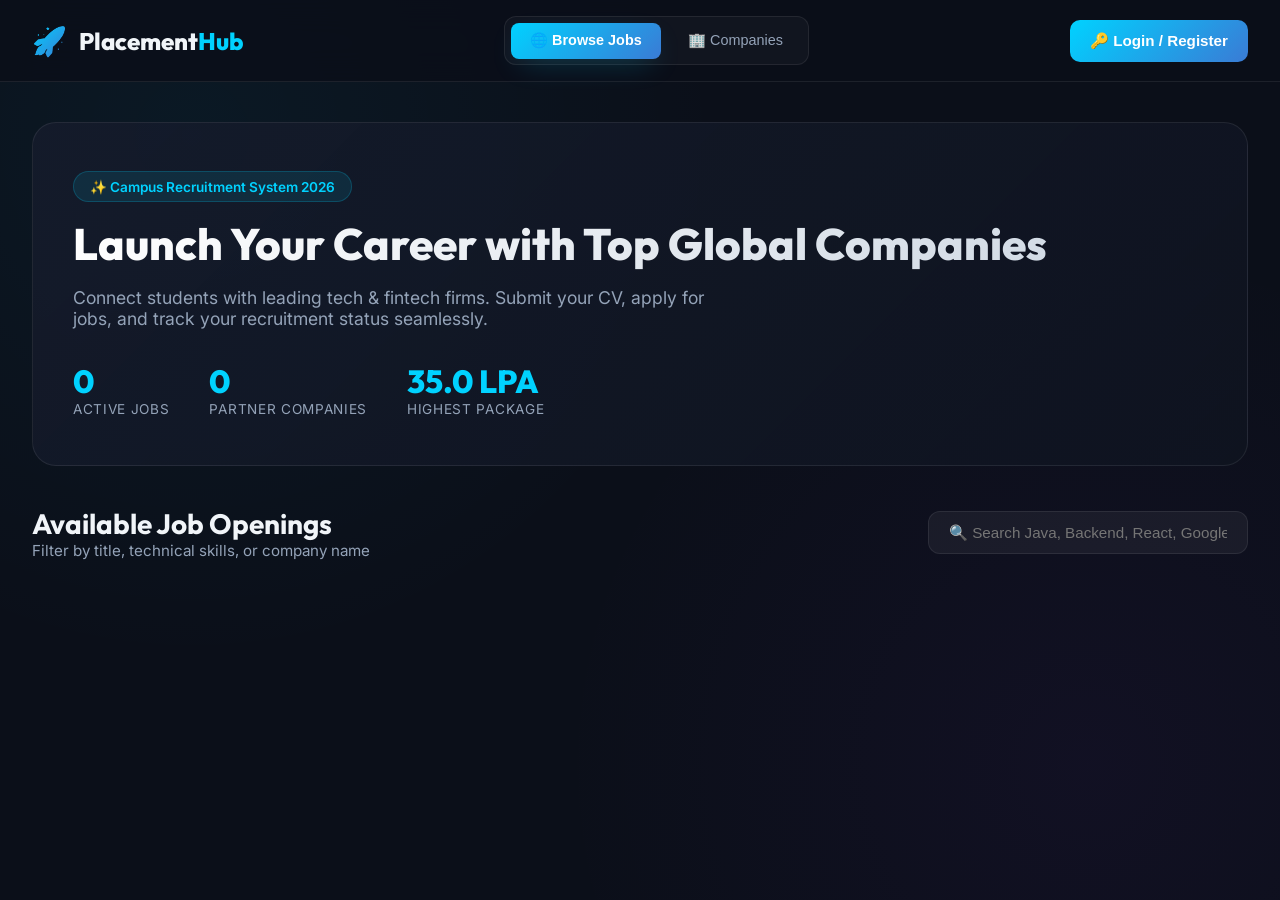
==== web/index.html @ 3ff7bb8f "Initial commit: Java Terminal & Web Campus Placement Portal with SQLite" ====
<!DOCTYPE html>
<html lang="en">
<head>
    <meta charset="UTF-8">
    <meta name="viewport" content="width=device-width, initial-scale=1.0">
    <title>Campus Recruitment & Placement Portal</title>
    <link rel="preconnect" href="https://fonts.googleapis.com">
    <link rel="preconnect" href="https://fonts.gstatic.com" crossorigin>
    <link href="https://fonts.googleapis.com/css2?family=Inter:wght@300;400;500;600;700;800&family=Outfit:wght@400;600;700;800&display=swap" rel="stylesheet">
    <link rel="stylesheet" href="style.css">
</head>
<body>
    <!-- Navigation Bar -->
    <nav class="navbar">
        <div class="nav-container">
            <a href="#" class="nav-logo" id="logoLink">
                <div class="logo-icon">🚀</div>
                <span>Placement<span class="logo-highlight">Hub</span></span>
            </a>
            
            <div class="nav-links">
                <button class="nav-btn active" id="btnNavJobs" onclick="switchTab('jobsTab')">🌐 Browse Jobs</button>
                <button class="nav-btn" id="btnNavCompanies" onclick="switchTab('companiesTab')">🏢 Companies</button>
                <button class="nav-btn student-only hidden" id="btnNavStudentDash" onclick="switchTab('studentDashTab')">🎓 Student Portal</button>
                <button class="nav-btn company-only hidden" id="btnNavCompanyDash" onclick="switchTab('companyDashTab')">🏢 Company Portal</button>
            </div>

            <div class="nav-auth">
                <div id="userInfoChip" class="user-chip hidden">
                    <span class="user-avatar" id="userAvatar">U</span>
                    <span id="userName">User</span>
                    <button class="logout-btn" onclick="logout()" title="Logout">🚪</button>
                </div>
                <button id="btnLoginModal" class="primary-btn" onclick="openAuthModal()">🔑 Login / Register</button>
            </div>
        </div>
    </nav>

    <!-- Main Container -->
    <main class="main-content">
        <!-- Hero Section -->
        <section class="hero-section">
            <div class="hero-content">
                <div class="badge-pill">✨ Campus Recruitment System 2026</div>
                <h1 class="hero-title">Launch Your Career with Top Global Companies</h1>
                <p class="hero-subtitle">Connect students with leading tech & fintech firms. Submit your CV, apply for jobs, and track your recruitment status seamlessly.</p>
                <div class="hero-stats">
                    <div class="stat-card">
                        <span class="stat-num" id="statJobsCount">0</span>
                        <span class="stat-label">Active Jobs</span>
                    </div>
                    <div class="stat-card">
                        <span class="stat-num" id="statCompaniesCount">0</span>
                        <span class="stat-label">Partner Companies</span>
                    </div>
                    <div class="stat-card">
                        <span class="stat-num">35.0 LPA</span>
                        <span class="stat-label">Highest Package</span>
                    </div>
                </div>
            </div>
        </section>

        <!-- TAB 1: Browse Jobs View -->
        <section id="jobsTab" class="tab-content active">
            <div class="section-header">
                <div>
                    <h2>Available Job Openings</h2>
                    <p>Filter by title, technical skills, or company name</p>
                </div>
                <div class="search-bar">
                    <input type="text" id="jobSearchInput" placeholder="🔍 Search Java, Backend, React, Google..." onkeyup="filterJobs()">
                </div>
            </div>

            <div class="jobs-grid" id="jobsGrid">
                <!-- Job cards rendered dynamically via JS -->
            </div>
        </section>

        <!-- TAB 2: Companies View -->
        <section id="companiesTab" class="tab-content">
            <div class="section-header">
                <h2>Partner Companies & Recruiters</h2>
                <p>Top tier organizations hiring on campus</p>
            </div>
            <div class="companies-grid" id="companiesGrid">
                <!-- Company cards rendered dynamically -->
            </div>
        </section>

        <!-- TAB 3: Student Dashboard -->
        <section id="studentDashTab" class="tab-content">
            <div class="dashboard-header">
                <h2>🎓 Student Dashboard</h2>
                <p id="studentDashWelcome">Welcome to your placement dashboard</p>
            </div>

            <div class="dashboard-grid">
                <!-- CV Dossier Form -->
                <div class="glass-card">
                    <div class="card-header">
                        <h3>📄 My CV & Skills Dossier</h3>
                        <span class="badge" id="cvStatusBadge">Not Submitted</span>
                    </div>
                    <form id="cvForm" onsubmit="saveStudentCv(event)">
                        <div class="form-group">
                            <label>Technical Skills (comma separated)</label>
                            <input type="text" id="cvSkills" placeholder="e.g. Java, Spring Boot, React, SQL, Git" required>
                        </div>
                        <div class="form-group">
                            <label>CV Summary & Background Dossier</label>
                            <textarea id="cvSummary" rows="4" placeholder="Detail your education, projects, achievements, and career goals..." required></textarea>
                        </div>
                        <div class="form-group">
                            <label>Attachment Document Path / Link</label>
                            <input type="text" id="cvFilePath" placeholder="/path/to/Alex_Resume.pdf or Google Drive link">
                        </div>
                        <button type="submit" class="submit-btn">💾 Save & Publish CV</button>
                    </form>
                </div>

                <!-- Applications Tracker -->
                <div class="glass-card full-width">
                    <div class="card-header">
                        <h3>📊 My Job Application Tracker</h3>
                    </div>
                    <div class="table-responsive">
                        <table class="data-table">
                            <thead>
                                <tr>
                                    <th>App ID</th>
                                    <th>Job Role</th>
                                    <th>Company</th>
                                    <th>Applied Date</th>
                                    <th>Status</th>
                                </tr>
                            </thead>
                            <tbody id="studentAppsTableBody">
                                <tr><td colspan="5" class="empty-cell">No job applications submitted yet.</td></tr>
                            </tbody>
                        </table>
                    </div>
                </div>
            </div>
        </section>

        <!-- TAB 4: Company Dashboard -->
        <section id="companyDashTab" class="tab-content">
            <div class="dashboard-header">
                <h2>🏢 Company Dashboard</h2>
                <p id="companyDashWelcome">Manage job listings & evaluate candidates</p>
            </div>

            <div class="dashboard-grid">
                <!-- Post Job Form -->
                <div class="glass-card">
                    <div class="card-header">
                        <h3>📌 Post New Job Opening</h3>
                    </div>
                    <form id="postJobForm" onsubmit="createJobPosting(event)">
                        <div class="form-group">
                            <label>Job Title / Role</label>
                            <input type="text" id="jobTitle" placeholder="e.g. Senior Backend Engineer" required>
                        </div>
                        <div class="form-row">
                            <div class="form-group">
                                <label>Package (LPA / Annual CTC)</label>
                                <input type="number" step="0.5" id="jobPackage" placeholder="28.5" required>
                            </div>
                            <div class="form-group">
                                <label>Min CGPA Cutoff</label>
                                <input type="number" step="0.1" id="jobMinCgpa" placeholder="3.5" required>
                            </div>
                        </div>
                        <div class="form-group">
                            <label>Required Technical Skills</label>
                            <input type="text" id="jobSkills" placeholder="e.g. Java, Distributed Systems, SQL" required>
                        </div>
                        <div class="form-group">
                            <label>Job Description</label>
                            <textarea id="jobDesc" rows="3" placeholder="Describe key responsibilities and expectations..." required></textarea>
                        </div>
                        <button type="submit" class="submit-btn">🚀 Publish Job Opening</button>
                    </form>
                </div>

                <!-- Received Applications List -->
                <div class="glass-card full-width">
                    <div class="card-header">
                        <h3>👥 Candidate Applications Received</h3>
                    </div>
                    <div class="table-responsive">
                        <table class="data-table">
                            <thead>
                                <tr>
                                    <th>App ID</th>
                                    <th>Candidate Name</th>
                                    <th>Branch / CGPA</th>
                                    <th>Applied Role</th>
                                    <th>Student CV Dossier</th>
                                    <th>Hiring Action</th>
                                </tr>
                            </thead>
                            <tbody id="companyAppsTableBody">
                                <tr><td colspan="6" class="empty-cell">No candidate applications received yet.</td></tr>
                            </tbody>
                        </table>
                    </div>
                </div>
            </div>
        </section>
    </main>

    <!-- Modal 1: Auth (Login / Register) -->
    <div class="modal-overlay" id="authModal">
        <div class="modal-card">
            <button class="close-modal" onclick="closeAuthModal()">✖</button>
            <div class="modal-tabs">
                <button class="modal-tab active" id="tabLogin" onclick="switchAuthMode('login')">🔑 Login</button>
                <button class="modal-tab" id="tabRegister" onclick="switchAuthMode('register')">🎓 Student Register</button>
                <button class="modal-tab" id="tabCompanyReg" onclick="switchAuthMode('companyReg')">🏢 Company Register</button>
            </div>

            <!-- Login Form -->
            <form id="formLogin" class="auth-form active" onsubmit="handleLoginSubmit(event)">
                <div class="form-group">
                    <label>Email Address</label>
                    <input type="email" id="loginEmail" placeholder="alex@university.edu or recruitment@google.com" required>
                </div>
                <div class="form-group">
                    <label>Password</label>
                    <input type="password" id="loginPassword" placeholder="••••••••" required>
                </div>
                <button type="submit" class="submit-btn full-btn">Sign In</button>
                <div class="demo-login-box">
                    <p>⚡ Quick Demo Accounts:</p>
                    <button type="button" class="demo-btn" onclick="fillDemo('student')">Student: alex@university.edu</button>
                    <button type="button" class="demo-btn" onclick="fillDemo('company')">Company: recruitment@google.com</button>
                </div>
            </form>

            <!-- Student Registration Form -->
            <form id="formRegisterStudent" class="auth-form" onsubmit="handleStudentRegisterSubmit(event)">
                <div class="form-group">
                    <label>Full Name</label>
                    <input type="text" id="regStudentName" placeholder="e.g. Alex Rivers" required>
                </div>
                <div class="form-group">
                    <label>Email Address</label>
                    <input type="email" id="regStudentEmail" placeholder="alex@university.edu" required>
                </div>
                <div class="form-row">
                    <div class="form-group">
                        <label>Password</label>
                        <input type="password" id="regStudentPass" placeholder="••••••••" required>
                    </div>
                    <div class="form-group">
                        <label>Phone Number</label>
                        <input type="text" id="regStudentPhone" placeholder="+1-555-0192" required>
                    </div>
                </div>
                <div class="form-row">
                    <div class="form-group">
                        <label>Branch / Department</label>
                        <input type="text" id="regStudentBranch" placeholder="Computer Science" required>
                    </div>
                    <div class="form-group">
                        <label>CGPA</label>
                        <input type="number" step="0.01" id="regStudentCgpa" placeholder="3.85" required>
                    </div>
                </div>
                <button type="submit" class="submit-btn full-btn">Register Student Account</button>
            </form>

            <!-- Company Registration Form -->
            <form id="formRegisterCompany" class="auth-form" onsubmit="handleCompanyRegisterSubmit(event)">
                <div class="form-group">
                    <label>Company Name</label>
                    <input type="text" id="regCompName" placeholder="e.g. Google" required>
                </div>
                <div class="form-group">
                    <label>Official Work Email</label>
                    <input type="email" id="regCompEmail" placeholder="recruitment@google.com" required>
                </div>
                <div class="form-row">
                    <div class="form-group">
                        <label>Password</label>
                        <input type="password" id="regCompPass" placeholder="••••••••" required>
                    </div>
                    <div class="form-group">
                        <label>Industry</label>
                        <input type="text" id="regCompIndustry" placeholder="Technology / Cloud" required>
                    </div>
                </div>
                <div class="form-row">
                    <div class="form-group">
                        <label>Location / HQ</label>
                        <input type="text" id="regCompLocation" placeholder="Mountain View, CA" required>
                    </div>
                    <div class="form-group">
                        <label>Website URL</label>
                        <input type="url" id="regCompWebsite" placeholder="https://careers.google.com" required>
                    </div>
                </div>
                <div class="form-group">
                    <label>Company Description</label>
                    <textarea id="regCompDesc" rows="2" placeholder="Brief description of your firm..." required></textarea>
                </div>
                <button type="submit" class="submit-btn full-btn">Register Company Account</button>
            </form>
        </div>
    </div>

    <!-- Modal 2: Student CV Detail Dossier (Viewable by Companies) -->
    <div class="modal-overlay" id="cvModal">
        <div class="modal-card wide-card">
            <button class="close-modal" onclick="closeCvModal()">✖</button>
            <div class="modal-header">
                <h2>🎓 Student CV & Applicant Dossier</h2>
            </div>
            <div class="cv-dossier-body" id="cvModalBody">
                <!-- Rendered dynamically -->
            </div>
        </div>
    </div>

    <!-- Toast Notifications -->
    <div id="toastContainer" class="toast-container"></div>

    <script src="app.js"></script>
</body>
</html>
---- web/style.css ----
:root {
    --bg-main: #0b0f19;
    --bg-card: rgba(22, 28, 45, 0.65);
    --border-card: rgba(255, 255, 255, 0.08);
    --text-main: #f1f5f9;
    --text-muted: #94a3b8;
    --primary-cyan: #00d2ff;
    --primary-blue: #3a7bd5;
    --accent-purple: #8e2de2;
    --accent-green: #10b981;
    --accent-yellow: #f59e0b;
    --accent-red: #ef4444;
    --gradient-primary: linear-gradient(135deg, #00d2ff 0%, #3a7bd5 100%);
    --gradient-accent: linear-gradient(135deg, #8e2de2 0%, #4a00e0 100%);
    --gradient-green: linear-gradient(135deg, #10b981 0%, #059669 100%);
    --shadow-glow: 0 10px 30px -10px rgba(0, 210, 255, 0.3);
}

* {
    margin: 0;
    padding: 0;
    box-sizing: border-box;
}

body {
    font-family: 'Inter', sans-serif;
    background-color: var(--bg-main);
    color: var(--text-main);
    min-height: 100vh;
    background-image: 
        radial-gradient(circle at 15% 15%, rgba(0, 210, 255, 0.05) 0%, transparent 40%),
        radial-gradient(circle at 85% 85%, rgba(142, 45, 226, 0.05) 0%, transparent 40%);
    overflow-x: hidden;
}

/* Navbar */
.navbar {
    position: sticky;
    top: 0;
    z-index: 100;
    background: rgba(11, 15, 25, 0.85);
    backdrop-filter: blur(16px);
    border-bottom: 1px solid var(--border-card);
}

.nav-container {
    max-width: 1280px;
    margin: 0 auto;
    padding: 1rem 2rem;
    display: flex;
    justify-content: space-between;
    align-items: center;
}

.nav-logo {
    display: flex;
    align-items: center;
    gap: 0.75rem;
    font-family: 'Outfit', sans-serif;
    font-size: 1.5rem;
    font-weight: 800;
    color: var(--text-main);
    text-decoration: none;
}

.logo-highlight {
    color: var(--primary-cyan);
}

.logo-icon {
    font-size: 1.75rem;
    background: var(--gradient-primary);
    -webkit-background-clip: text;
    -webkit-text-fill-color: transparent;
}

.nav-links {
    display: flex;
    gap: 0.5rem;
    background: rgba(255, 255, 255, 0.03);
    padding: 0.35rem;
    border-radius: 12px;
    border: 1px solid var(--border-card);
}

.nav-btn {
    background: transparent;
    border: none;
    color: var(--text-muted);
    padding: 0.6rem 1.2rem;
    font-size: 0.9rem;
    font-weight: 500;
    border-radius: 8px;
    cursor: pointer;
    transition: all 0.25s ease;
}

.nav-btn:hover {
    color: var(--text-main);
}

.nav-btn.active {
    background: var(--gradient-primary);
    color: #fff;
    font-weight: 600;
    box-shadow: var(--shadow-glow);
}

.nav-auth {
    display: flex;
    align-items: center;
    gap: 1rem;
}

.user-chip {
    display: flex;
    align-items: center;
    gap: 0.75rem;
    background: rgba(255, 255, 255, 0.05);
    padding: 0.4rem 0.8rem;
    border-radius: 30px;
    border: 1px solid var(--border-card);
    font-size: 0.9rem;
}

.user-avatar {
    width: 28px;
    height: 28px;
    border-radius: 50%;
    background: var(--gradient-primary);
    display: flex;
    align-items: center;
    justify-content: center;
    font-weight: 700;
    font-size: 0.8rem;
}

.logout-btn {
    background: transparent;
    border: none;
    cursor: pointer;
    font-size: 1rem;
    opacity: 0.7;
    transition: opacity 0.2s;
}

.logout-btn:hover {
    opacity: 1;
}

/* Main Container */
.main-content {
    max-width: 1280px;
    margin: 0 auto;
    padding: 2.5rem 2rem;
}

/* Hero Section */
.hero-section {
    background: linear-gradient(135deg, rgba(22, 28, 45, 0.8) 0%, rgba(15, 20, 32, 0.9) 100%);
    border: 1px solid var(--border-card);
    border-radius: 24px;
    padding: 3rem 2.5rem;
    margin-bottom: 2.5rem;
    position: relative;
    overflow: hidden;
}

.badge-pill {
    display: inline-block;
    background: rgba(0, 210, 255, 0.1);
    color: var(--primary-cyan);
    border: 1px solid rgba(0, 210, 255, 0.2);
    padding: 0.4rem 1rem;
    border-radius: 20px;
    font-size: 0.85rem;
    font-weight: 600;
    margin-bottom: 1rem;
}

.hero-title {
    font-family: 'Outfit', sans-serif;
    font-size: 2.75rem;
    font-weight: 800;
    line-height: 1.2;
    margin-bottom: 1rem;
    background: linear-gradient(135deg, #ffffff 0%, #cbd5e1 100%);
    -webkit-background-clip: text;
    -webkit-text-fill-color: transparent;
}

.hero-subtitle {
    color: var(--text-muted);
    font-size: 1.1rem;
    max-width: 650px;
    margin-bottom: 2rem;
}

.hero-stats {
    display: flex;
    gap: 2.5rem;
}

.stat-card {
    display: flex;
    flex-direction: column;
}

.stat-num {
    font-family: 'Outfit', sans-serif;
    font-size: 2rem;
    font-weight: 800;
    color: var(--primary-cyan);
}

.stat-label {
    color: var(--text-muted);
    font-size: 0.85rem;
    text-transform: uppercase;
    letter-spacing: 0.05em;
}

/* Tabs & Sections */
.tab-content {
    display: none;
    animation: fadeIn 0.3s ease;
}

.tab-content.active {
    display: block;
}

@keyframes fadeIn {
    from { opacity: 0; transform: translateY(8px); }
    to { opacity: 1; transform: translateY(0); }
}

.section-header {
    display: flex;
    justify-content: space-between;
    align-items: center;
    margin-bottom: 1.5rem;
}

.section-header h2 {
    font-family: 'Outfit', sans-serif;
    font-size: 1.75rem;
}

.section-header p {
    color: var(--text-muted);
    font-size: 0.95rem;
}

.search-bar input {
    background: rgba(255, 255, 255, 0.05);
    border: 1px solid var(--border-card);
    color: var(--text-main);
    padding: 0.75rem 1.25rem;
    border-radius: 12px;
    width: 320px;
    font-size: 0.95rem;
    transition: all 0.25s;
}

.search-bar input:focus {
    outline: none;
    border-color: var(--primary-cyan);
    box-shadow: 0 0 0 3px rgba(0, 210, 255, 0.15);
}

/* Job Cards Grid */
.jobs-grid, .companies-grid {
    display: grid;
    grid-template-columns: repeat(auto-fill, minmax(360px, 1fr));
    gap: 1.5rem;
}

.job-card, .company-card {
    background: var(--bg-card);
    border: 1px solid var(--border-card);
    border-radius: 18px;
    padding: 1.5rem;
    display: flex;
    flex-direction: column;
    justify-content: space-between;
    transition: all 0.25s ease;
}

.job-card:hover, .company-card:hover {
    transform: translateY(-4px);
    border-color: rgba(0, 210, 255, 0.3);
    box-shadow: 0 12px 24px -10px rgba(0, 0, 0, 0.5);
}

.job-header {
    display: flex;
    justify-content: space-between;
    align-items: flex-start;
    margin-bottom: 0.75rem;
}

.company-name-tag {
    color: var(--primary-cyan);
    font-size: 0.85rem;
    font-weight: 600;
}

.job-title {
    font-size: 1.25rem;
    font-weight: 700;
    margin-bottom: 0.5rem;
}

.job-pkg {
    background: rgba(16, 185, 129, 0.15);
    color: var(--accent-green);
    padding: 0.3rem 0.6rem;
    border-radius: 8px;
    font-size: 0.85rem;
    font-weight: 700;
}

.job-details {
    color: var(--text-muted);
    font-size: 0.9rem;
    margin-bottom: 1rem;
    line-height: 1.5;
}

.job-skills {
    display: flex;
    flex-wrap: wrap;
    gap: 0.4rem;
    margin-bottom: 1.25rem;
}

.skill-tag {
    background: rgba(255, 255, 255, 0.05);
    border: 1px solid var(--border-card);
    color: var(--text-muted);
    padding: 0.25rem 0.6rem;
    border-radius: 6px;
    font-size: 0.8rem;
}

.apply-btn, .primary-btn, .submit-btn {
    background: var(--gradient-primary);
    color: #fff;
    border: none;
    padding: 0.75rem 1.25rem;
    border-radius: 10px;
    font-weight: 600;
    font-size: 0.95rem;
    cursor: pointer;
    transition: all 0.25s ease;
    width: 100%;
    text-align: center;
}

.apply-btn:hover, .primary-btn:hover, .submit-btn:hover {
    box-shadow: var(--shadow-glow);
    opacity: 0.95;
}

/* Glass Dashboard Cards */
.dashboard-grid {
    display: grid;
    grid-template-columns: 1fr 1fr;
    gap: 1.5rem;
}

.glass-card {
    background: var(--bg-card);
    border: 1px solid var(--border-card);
    border-radius: 18px;
    padding: 1.75rem;
}

.glass-card.full-width {
    grid-column: 1 / -1;
}

.card-header {
    display: flex;
    justify-content: space-between;
    align-items: center;
    margin-bottom: 1.25rem;
}

/* Form Styling */
.form-group {
    margin-bottom: 1.25rem;
}

.form-group label {
    display: block;
    font-size: 0.85rem;
    color: var(--text-muted);
    margin-bottom: 0.4rem;
    font-weight: 500;
}

.form-group input, .form-group textarea, .form-group select {
    width: 100%;
    background: rgba(0, 0, 0, 0.25);
    border: 1px solid var(--border-card);
    color: var(--text-main);
    padding: 0.75rem 1rem;
    border-radius: 10px;
    font-size: 0.95rem;
    font-family: inherit;
    transition: all 0.2s;
}

.form-group input:focus, .form-group textarea:focus, .form-group select:focus {
    outline: none;
    border-color: var(--primary-cyan);
    box-shadow: 0 0 0 3px rgba(0, 210, 255, 0.15);
}

.form-row {
    display: grid;
    grid-template-columns: 1fr 1fr;
    gap: 1rem;
}

/* Table Styling */
.table-responsive {
    overflow-x: auto;
}

.data-table {
    width: 100%;
    border-collapse: collapse;
    text-align: left;
}

.data-table th, .data-table td {
    padding: 1rem;
    border-bottom: 1px solid var(--border-card);
    font-size: 0.9rem;
}

.data-table th {
    color: var(--text-muted);
    font-weight: 600;
    text-transform: uppercase;
    font-size: 0.75rem;
    letter-spacing: 0.05em;
}

.data-table tbody tr:hover {
    background: rgba(255, 255, 255, 0.02);
}

.empty-cell {
    text-align: center;
    color: var(--text-muted);
    padding: 2rem !important;
}

/* Status Pills */
.status-pill {
    display: inline-block;
    padding: 0.3rem 0.75rem;
    border-radius: 20px;
    font-size: 0.8rem;
    font-weight: 700;
    text-transform: uppercase;
}

.status-accepted {
    background: rgba(16, 185, 129, 0.2);
    color: var(--accent-green);
    border: 1px solid rgba(16, 185, 129, 0.4);
}

.status-shortlisted {
    background: rgba(0, 210, 255, 0.2);
    color: var(--primary-cyan);
    border: 1px solid rgba(0, 210, 255, 0.4);
}

.status-rejected {
    background: rgba(239, 68, 68, 0.2);
    color: var(--accent-red);
    border: 1px solid rgba(239, 68, 68, 0.4);
}

.status-pending {
    background: rgba(245, 158, 11, 0.2);
    color: var(--accent-yellow);
    border: 1px solid rgba(245, 158, 11, 0.4);
}

/* Action Button */
.action-btn {
    background: rgba(255, 255, 255, 0.08);
    border: 1px solid var(--border-card);
    color: var(--text-main);
    padding: 0.4rem 0.8rem;
    border-radius: 8px;
    font-size: 0.85rem;
    cursor: pointer;
    transition: all 0.2s;
}

.action-btn:hover {
    background: rgba(0, 210, 255, 0.2);
    border-color: var(--primary-cyan);
}

/* Status Select Dropdown */
.status-select {
    background: rgba(0, 0, 0, 0.4);
    border: 1px solid var(--border-card);
    color: var(--text-main);
    padding: 0.35rem 0.6rem;
    border-radius: 6px;
    font-size: 0.85rem;
}

/* Modals */
.modal-overlay {
    position: fixed;
    top: 0;
    left: 0;
    width: 100%;
    height: 100%;
    background: rgba(0, 0, 0, 0.75);
    backdrop-filter: blur(8px);
    display: none;
    align-items: center;
    justify-content: center;
    z-index: 1000;
}

.modal-overlay.active {
    display: flex;
}

.modal-card {
    background: #0f1523;
    border: 1px solid var(--border-card);
    border-radius: 20px;
    width: 90%;
    max-width: 480px;
    padding: 2rem;
    position: relative;
    box-shadow: 0 20px 50px rgba(0, 0, 0, 0.8);
    animation: modalIn 0.3s ease;
}

.modal-card.wide-card {
    max-width: 650px;
}

@keyframes modalIn {
    from { transform: scale(0.92); opacity: 0; }
    to { transform: scale(1); opacity: 1; }
}

.close-modal {
    position: absolute;
    top: 1.25rem;
    right: 1.25rem;
    background: transparent;
    border: none;
    color: var(--text-muted);
    font-size: 1.25rem;
    cursor: pointer;
}

.modal-tabs {
    display: flex;
    gap: 0.5rem;
    margin-bottom: 1.5rem;
    border-bottom: 1px solid var(--border-card);
    padding-bottom: 0.5rem;
}

.modal-tab {
    background: transparent;
    border: none;
    color: var(--text-muted);
    font-size: 0.9rem;
    padding: 0.5rem 0.75rem;
    cursor: pointer;
    border-bottom: 2px solid transparent;
}

.modal-tab.active {
    color: var(--primary-cyan);
    border-bottom-color: var(--primary-cyan);
    font-weight: 600;
}

.auth-form {
    display: none;
}

.auth-form.active {
    display: block;
}

.demo-login-box {
    margin-top: 1.5rem;
    padding-top: 1rem;
    border-top: 1px dashed var(--border-card);
    font-size: 0.85rem;
    color: var(--text-muted);
}

.demo-btn {
    display: block;
    width: 100%;
    background: rgba(255, 255, 255, 0.03);
    border: 1px solid var(--border-card);
    color: var(--primary-cyan);
    padding: 0.4rem;
    border-radius: 6px;
    margin-top: 0.4rem;
    cursor: pointer;
    text-align: left;
    font-size: 0.8rem;
}

.demo-btn:hover {
    background: rgba(0, 210, 255, 0.1);
}

/* Toast Notification */
.toast-container {
    position: fixed;
    bottom: 2rem;
    right: 2rem;
    z-index: 2000;
    display: flex;
    flex-direction: column;
    gap: 0.75rem;
}

.toast {
    background: #1e293b;
    color: #fff;
    border: 1px solid var(--border-card);
    padding: 0.9rem 1.5rem;
    border-radius: 12px;
    font-size: 0.9rem;
    box-shadow: 0 10px 25px rgba(0, 0, 0, 0.5);
    animation: toastIn 0.3s ease;
}

.toast.success { border-left: 4px solid var(--accent-green); }
.toast.error { border-left: 4px solid var(--accent-red); }

@keyframes toastIn {
    from { transform: translateX(100%); opacity: 0; }
    to { transform: translateX(0); opacity: 1; }
}

.hidden {
    display: none !important;
}
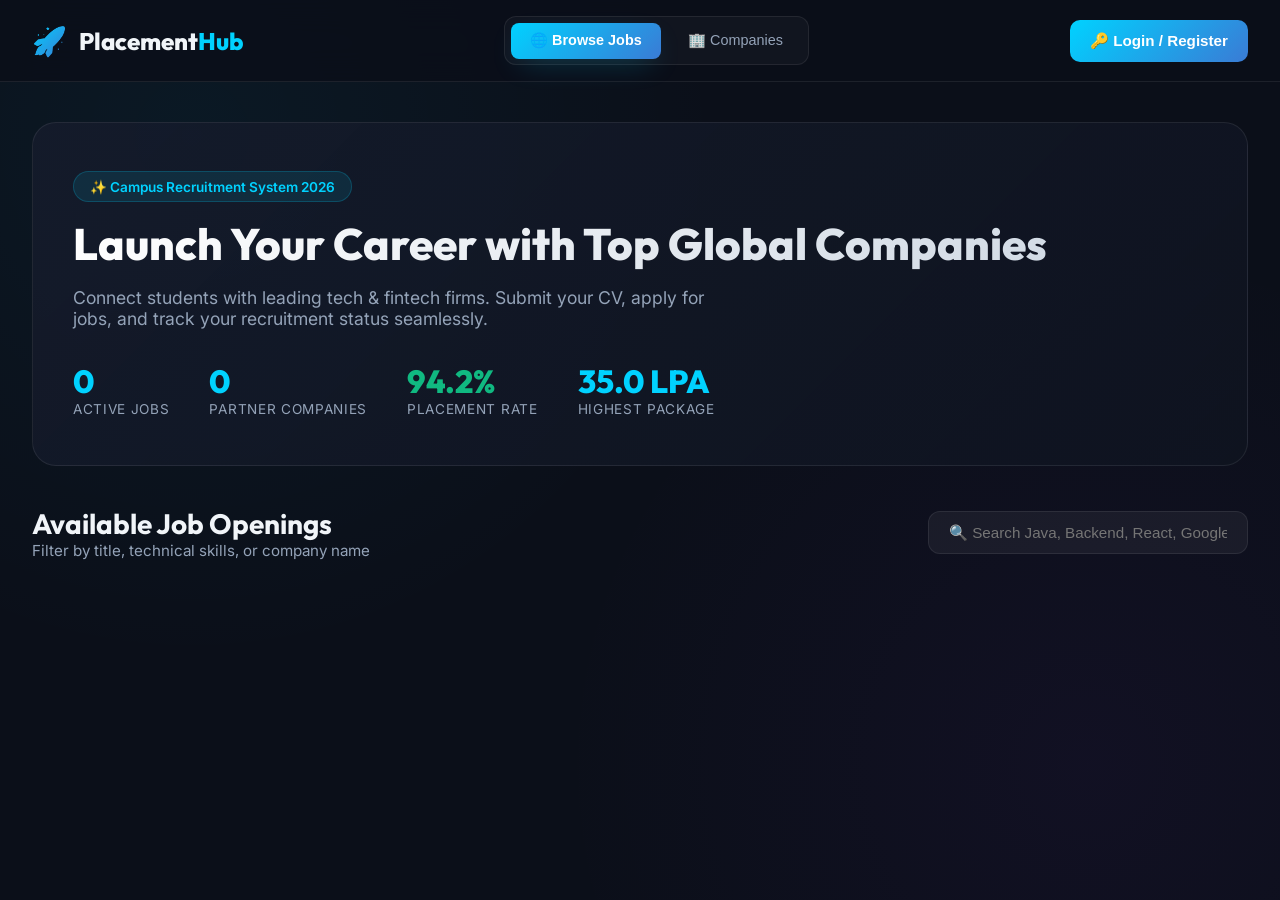
==== commit 059c0557: "new features added" ====
--- a/web/index.html
+++ b/web/index.html
@@ -54,6 +54,10 @@
                         <span class="stat-label">Partner Companies</span>
                     </div>
                     <div class="stat-card">
+                        <span class="stat-num" style="color:var(--accent-green);">94.2%</span>
+                        <span class="stat-label">Placement Rate</span>
+                    </div>
+                    <div class="stat-card">
                         <span class="stat-num">35.0 LPA</span>
                         <span class="stat-label">Highest Package</span>
                     </div>
@@ -113,8 +117,24 @@
                             <textarea id="cvSummary" rows="4" placeholder="Detail your education, projects, achievements, and career goals..." required></textarea>
                         </div>
                         <div class="form-group">
-                            <label>Attachment Document Path / Link</label>
-                            <input type="text" id="cvFilePath" placeholder="/path/to/Alex_Resume.pdf or Google Drive link">
+                            <label>📄 Upload CV / Resume Document (Drag & Drop)</label>
+                            <div id="cvDropZone" class="drop-zone" onclick="document.getElementById('cvFileInput').click()" ondragover="handleDragOver(event)" ondragleave="handleDragLeave(event)" ondrop="handleFileDrop(event)">
+                                <div class="drop-zone-content" id="dropZoneContent">
+                                    <div class="drop-icon">☁️</div>
+                                    <p class="drop-title"><strong>Drag & Drop your CV here</strong> or <span class="browse-link">browse file</span></p>
+                                    <p class="drop-hint">Supports PDF, DOCX, DOC, TXT (Max 10MB)</p>
+                                </div>
+                                <div class="file-preview-box hidden" id="filePreviewBox">
+                                    <span class="file-icon">📄</span>
+                                    <div class="file-info">
+                                        <span class="file-name" id="fileNameText">Resume.pdf</span>
+                                        <span class="file-size" id="fileSizeText">0 KB</span>
+                                    </div>
+                                    <button type="button" class="remove-file-btn" onclick="removeCvFile(event)" title="Remove file">❌</button>
+                                </div>
+                            </div>
+                            <input type="file" id="cvFileInput" accept=".pdf,.doc,.docx,.txt" style="display:none;" onchange="handleCvFileSelect(event)">
+                            <input type="hidden" id="cvFilePath">
                         </div>
                         <button type="submit" class="submit-btn">💾 Save & Publish CV</button>
                     </form>
@@ -134,10 +154,11 @@
                                     <th>Company</th>
                                     <th>Applied Date</th>
                                     <th>Status</th>
+                                    <th>Placement Offer</th>
                                 </tr>
                             </thead>
                             <tbody id="studentAppsTableBody">
-                                <tr><td colspan="5" class="empty-cell">No job applications submitted yet.</td></tr>
+                                <tr><td colspan="6" class="empty-cell">No job applications submitted yet.</td></tr>
                             </tbody>
                         </table>
                     </div>
@@ -230,7 +251,10 @@
                 </div>
                 <div class="form-group">
                     <label>Password</label>
-                    <input type="password" id="loginPassword" placeholder="••••••••" required>
+                    <div class="password-wrapper">
+                        <input type="password" id="loginPassword" placeholder="••••••••" required>
+                        <button type="button" class="toggle-password-btn" onclick="togglePasswordVisibility('loginPassword', this)" title="Show/Hide Password">👁️</button>
+                    </div>
                 </div>
                 <button type="submit" class="submit-btn full-btn">Sign In</button>
                 <div class="demo-login-box">
@@ -253,7 +277,10 @@
                 <div class="form-row">
                     <div class="form-group">
                         <label>Password</label>
-                        <input type="password" id="regStudentPass" placeholder="••••••••" required>
+                        <div class="password-wrapper">
+                            <input type="password" id="regStudentPass" placeholder="••••••••" required>
+                            <button type="button" class="toggle-password-btn" onclick="togglePasswordVisibility('regStudentPass', this)" title="Show/Hide Password">👁️</button>
+                        </div>
                     </div>
                     <div class="form-group">
                         <label>Phone Number</label>
@@ -286,7 +313,10 @@
                 <div class="form-row">
                     <div class="form-group">
                         <label>Password</label>
-                        <input type="password" id="regCompPass" placeholder="••••••••" required>
+                        <div class="password-wrapper">
+                            <input type="password" id="regCompPass" placeholder="••••••••" required>
+                            <button type="button" class="toggle-password-btn" onclick="togglePasswordVisibility('regCompPass', this)" title="Show/Hide Password">👁️</button>
+                        </div>
                     </div>
                     <div class="form-group">
                         <label>Industry</label>
@@ -325,6 +355,19 @@
         </div>
     </div>
 
+    <!-- Modal 3: Digital Placement Offer Letter Certificate -->
+    <div class="modal-overlay" id="offerModal">
+        <div class="modal-card wide-card offer-card-modal">
+            <button class="close-modal" onclick="closeOfferModal()">✖</button>
+            <div id="offerModalBody">
+                <!-- Rendered dynamically -->
+            </div>
+            <div class="modal-footer" style="text-align:right; margin-top:1.5rem;">
+                <button class="primary-btn" onclick="window.print()">🖨️ Print / Save Official Placement Offer Certificate</button>
+            </div>
+        </div>
+    </div>
+
     <!-- Toast Notifications -->
     <div id="toastContainer" class="toast-container"></div>
 
--- a/web/style.css
+++ b/web/style.css
@@ -419,10 +419,128 @@
     box-shadow: 0 0 0 3px rgba(0, 210, 255, 0.15);
 }
 
+.password-wrapper {
+    position: relative;
+    display: flex;
+    align-items: center;
+    width: 100%;
+}
+
+.password-wrapper input {
+    padding-right: 2.75rem;
+}
+
+.toggle-password-btn {
+    position: absolute;
+    right: 0.75rem;
+    background: transparent;
+    border: none;
+    color: var(--text-muted);
+    cursor: pointer;
+    font-size: 1.1rem;
+    padding: 0.2rem;
+    display: flex;
+    align-items: center;
+    justify-content: center;
+    transition: transform 0.2s, color 0.2s;
+    user-select: none;
+}
+
+.toggle-password-btn:hover {
+    color: var(--primary-cyan);
+    transform: scale(1.15);
+}
+
 .form-row {
     display: grid;
     grid-template-columns: 1fr 1fr;
     gap: 1rem;
+}
+
+/* Drag & Drop Upload Zone */
+.drop-zone {
+    border: 2px dashed var(--border-card);
+    border-radius: 12px;
+    padding: 1.5rem;
+    text-align: center;
+    background: rgba(0, 0, 0, 0.2);
+    cursor: pointer;
+    transition: all 0.25s ease;
+    position: relative;
+}
+
+.drop-zone:hover, .drop-zone.dragover {
+    border-color: var(--primary-cyan);
+    background: rgba(0, 210, 255, 0.08);
+    box-shadow: 0 0 15px rgba(0, 210, 255, 0.15);
+}
+
+.drop-icon {
+    font-size: 2.2rem;
+    margin-bottom: 0.5rem;
+}
+
+.drop-title {
+    font-size: 0.95rem;
+    color: var(--text-main);
+    margin-bottom: 0.25rem;
+}
+
+.browse-link {
+    color: var(--primary-cyan);
+    text-decoration: underline;
+    font-weight: 600;
+}
+
+.drop-hint {
+    font-size: 0.78rem;
+    color: var(--text-muted);
+}
+
+.file-preview-box {
+    display: flex;
+    align-items: center;
+    gap: 0.75rem;
+    background: rgba(255, 255, 255, 0.06);
+    border: 1px solid var(--primary-cyan);
+    padding: 0.75rem 1rem;
+    border-radius: 10px;
+    text-align: left;
+}
+
+.file-preview-box .file-icon {
+    font-size: 1.5rem;
+}
+
+.file-info {
+    display: flex;
+    flex-direction: column;
+    flex: 1;
+}
+
+.file-name {
+    font-size: 0.9rem;
+    font-weight: 600;
+    color: var(--text-main);
+    word-break: break-all;
+}
+
+.file-size {
+    font-size: 0.75rem;
+    color: var(--text-muted);
+}
+
+.remove-file-btn {
+    background: transparent;
+    border: none;
+    cursor: pointer;
+    font-size: 0.9rem;
+    padding: 0.2rem;
+    transition: transform 0.2s;
+}
+
+.remove-file-btn:hover {
+    transform: scale(1.2);
 }
 
 /* Table Styling */
@@ -663,3 +781,104 @@
 .hidden {
     display: none !important;
 }
+
+/* AI Skill Matcher Pill */
+.ai-match-pill {
+    display: inline-flex;
+    align-items: center;
+    gap: 0.5rem;
+    padding: 0.4rem 0.85rem;
+    border-radius: 20px;
+    font-size: 0.8rem;
+    font-weight: 600;
+    margin-top: 0.75rem;
+    border: 1px solid transparent;
+}
+
+.ai-match-pill.match-high {
+    background: rgba(0, 230, 118, 0.12);
+    border-color: rgba(0, 230, 118, 0.3);
+    color: #00e676;
+}
+
+.ai-match-pill.match-med {
+    background: rgba(255, 171, 0, 0.12);
+    border-color: rgba(255, 171, 0, 0.3);
+    color: #ffab00;
+}
+
+.ai-match-pill.match-info {
+    background: rgba(0, 210, 255, 0.08);
+    border-color: rgba(0, 210, 255, 0.2);
+    color: var(--primary-cyan);
+}
+
+/* Digital Offer Letter Modal */
+.offer-letter-box {
+    background: linear-gradient(135deg, #0f172a 0%, #1e293b 100%);
+    border: 2px solid var(--primary-cyan);
+    border-radius: 16px;
+    padding: 2rem;
+    color: #fff;
+    font-family: 'Inter', sans-serif;
+    box-shadow: 0 0 30px rgba(0, 210, 255, 0.15);
+    position: relative;
+    overflow: hidden;
+}
+
+.offer-header {
+    text-align: center;
+    border-bottom: 2px dashed rgba(255, 255, 255, 0.15);
+    padding-bottom: 1.25rem;
+    margin-bottom: 1.5rem;
+}
+
+.offer-header h1 {
+    font-family: 'Outfit', sans-serif;
+    font-size: 1.8rem;
+    color: var(--primary-cyan);
+    margin-bottom: 0.3rem;
+}
+
+.offer-watermark {
+    position: absolute;
+    right: -20px;
+    bottom: -20px;
+    font-size: 8rem;
+    opacity: 0.04;
+    user-select: none;
+    pointer-events: none;
+}
+
+.offer-details-grid {
+    display: grid;
+    grid-template-columns: 1fr 1fr;
+    gap: 1.25rem;
+    background: rgba(255, 255, 255, 0.03);
+    padding: 1.25rem;
+    border-radius: 12px;
+    margin-bottom: 1.5rem;
+}
+
+.offer-item span {
+    display: block;
+    font-size: 0.8rem;
+    color: var(--text-muted);
+}
+
+.offer-item strong {
+    font-size: 1.05rem;
+    color: var(--text-main);
+}
+
+.offer-stamp {
+    display: inline-block;
+    border: 2px solid var(--accent-green);
+    color: var(--accent-green);
+    padding: 0.4rem 1rem;
+    border-radius: 8px;
+    font-weight: 800;
+    text-transform: uppercase;
+    letter-spacing: 1px;
+    transform: rotate(-3deg);
+}
